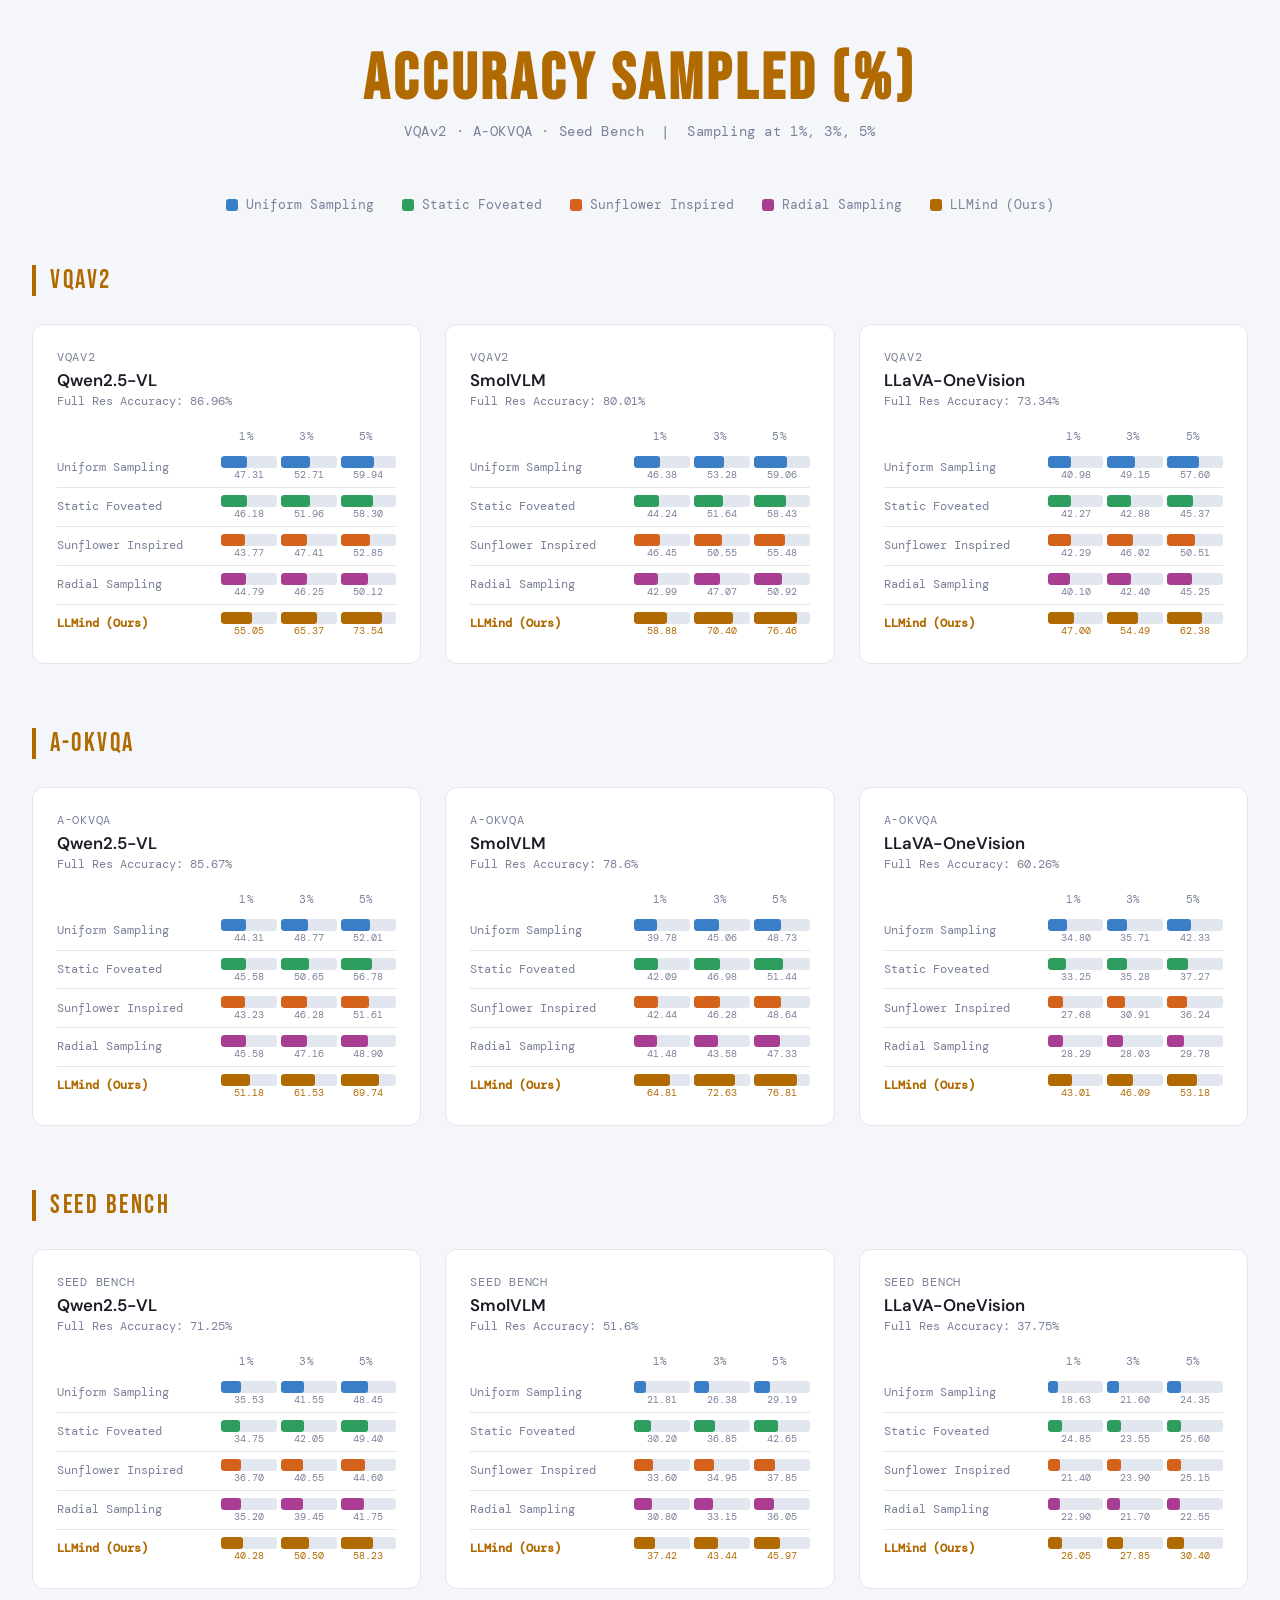
==== accuracy_charts.html @ acfd4b91 "Added more details Added other sections and alaysis" ====
<!DOCTYPE html>
<html lang="en">
<head>
<meta charset="UTF-8">
<meta name="viewport" content="width=device-width, initial-scale=1.0">
<title>Accuracy Sampled — VQAv2 · A-OKVQA · Seed Bench</title>
<link href="https://fonts.googleapis.com/css2?family=Bebas+Neue&family=DM+Mono:wght@400;500&family=DM+Sans:wght@300;400;600&display=swap" rel="stylesheet">
<style>
  :root {
    --bg: #f4f6fa;
    --surface: #ffffff;
    --border: #e2e6ef;
    --text: #1a1d27;
    --muted: #7a8099;
    --accent: #b06a00;

    --c1: #3a7ec8;   /* Uniform Sampling */
    --c2: #2e9e5e;   /* Static Foveated */
    --c3: #d4621a;   /* Sunflower Inspired */
    --c4: #a83d91;   /* Radial Sampling */
    --c5: #b06a00;   /* LLMind (Ours) */
  }

  *, *::before, *::after { box-sizing: border-box; margin: 0; padding: 0; }

  body {
    background: var(--bg);
    color: var(--text);
    font-family: 'DM Sans', sans-serif;
    padding: 48px 32px;
    min-height: 100vh;
  }

  header {
    text-align: center;
    margin-bottom: 56px;
  }

  header h1 {
    font-family: 'Bebas Neue', sans-serif;
    font-size: clamp(2.4rem, 5vw, 4rem);
    letter-spacing: 0.06em;
    color: var(--accent);
    line-height: 1;
  }

  header p {
    margin-top: 10px;
    color: var(--muted);
    font-size: 0.9rem;
    font-family: 'DM Mono', monospace;
    letter-spacing: 0.04em;
  }

  /* Legend */
  .legend {
    display: flex;
    flex-wrap: wrap;
    gap: 16px 28px;
    justify-content: center;
    margin-bottom: 52px;
  }
  .legend-item {
    display: flex;
    align-items: center;
    gap: 8px;
    font-size: 0.8rem;
    font-family: 'DM Mono', monospace;
    color: var(--muted);
  }
  .legend-dot {
    width: 12px; height: 12px;
    border-radius: 3px;
    flex-shrink: 0;
  }

  /* Dataset sections */
  .dataset-section {
    margin-bottom: 64px;
  }
  .dataset-label {
    font-family: 'Bebas Neue', sans-serif;
    font-size: 1.6rem;
    letter-spacing: 0.1em;
    color: var(--accent);
    border-left: 4px solid var(--accent);
    padding-left: 14px;
    margin-bottom: 28px;
  }

  /* Grid of charts per dataset */
  .charts-grid {
    display: grid;
    grid-template-columns: repeat(auto-fit, minmax(340px, 1fr));
    gap: 24px;
  }

  /* Single chart card */
  .chart-card {
    background: var(--surface);
    border: 1px solid var(--border);
    border-radius: 12px;
    padding: 24px 24px 20px;
    animation: fadeUp 0.5s ease both;
  }

  @keyframes fadeUp {
    from { opacity: 0; transform: translateY(16px); }
    to   { opacity: 1; transform: translateY(0); }
  }

  .chart-title {
    font-size: 0.78rem;
    font-family: 'DM Mono', monospace;
    color: var(--muted);
    letter-spacing: 0.06em;
    text-transform: uppercase;
    margin-bottom: 4px;
  }
  .chart-model {
    font-size: 1.05rem;
    font-weight: 600;
    color: var(--text);
    margin-bottom: 2px;
  }
  .chart-fullres {
    font-size: 0.75rem;
    color: var(--muted);
    font-family: 'DM Mono', monospace;
    margin-bottom: 20px;
  }

  /* Bar chart */
  .bar-chart {
    display: flex;
    flex-direction: column;
    gap: 0;
  }

  /* Group = one sampling method (5 bars for 1%,3%,5% but we have 3 cols × 5 methods) */
  /* We do: rows = methods, columns = 1%, 3%, 5% */

  .col-headers {
    display: grid;
    grid-template-columns: 160px repeat(3, 1fr);
    margin-bottom: 6px;
  }
  .col-header {
    font-size: 0.7rem;
    font-family: 'DM Mono', monospace;
    color: var(--muted);
    text-align: center;
    letter-spacing: 0.04em;
  }

  .bar-row {
    display: grid;
    grid-template-columns: 160px repeat(3, 1fr);
    align-items: center;
    gap: 4px;
    padding: 4px 0;
    border-bottom: 1px solid var(--border);
  }
  .bar-row:last-child { border-bottom: none; }

  .bar-row.ours .method-name { color: var(--accent); font-weight: 600; }

  .method-name {
    font-size: 0.72rem;
    font-family: 'DM Mono', monospace;
    color: var(--muted);
    padding-right: 8px;
    line-height: 1.2;
  }

  .bar-cell {
    display: flex;
    flex-direction: column;
    align-items: center;
    gap: 2px;
    padding: 3px 0;
  }

  .bar-fill {
    height: 12px;
    border-radius: 3px;
    min-width: 2px;
    width: 100%;
  }

  .bar-value {
    font-size: 0.62rem;
    font-family: 'DM Mono', monospace;
    color: var(--muted);
    white-space: nowrap;
    text-align: center;
    line-height: 1;
  }
  .bar-row.ours .bar-value { color: var(--accent); }
</style>
</head>
<body>

<header>
  <h1>Accuracy Sampled (%)</h1>
  <p>VQAv2 · A-OKVQA · Seed Bench &nbsp;|&nbsp; Sampling at 1%, 3%, 5%</p>
</header>

<div class="legend">
  <div class="legend-item"><div class="legend-dot" style="background:var(--c1)"></div>Uniform Sampling</div>
  <div class="legend-item"><div class="legend-dot" style="background:var(--c2)"></div>Static Foveated</div>
  <div class="legend-item"><div class="legend-dot" style="background:var(--c3)"></div>Sunflower Inspired</div>
  <div class="legend-item"><div class="legend-dot" style="background:var(--c4)"></div>Radial Sampling</div>
  <div class="legend-item"><div class="legend-dot" style="background:var(--c5)"></div>LLMind (Ours)</div>
</div>

<div id="root"></div>

<script>
// ── DATA ────────────────────────────────────────────────────────────────────
// Structure: datasets[dataset][model] = { fullRes, methods: [[1%,3%,5%], ...] }
// Methods order: Uniform, StaticFoveated, Sunflower, Radial, LLMind

const data = {
  "VQAv2": {
    "Qwen2.5-VL": {
      fullRes: 86.96,
      methods: [
        [47.31, 52.71, 59.94],
        [46.18, 51.96, 58.30],
        [43.77, 47.41, 52.85],
        [44.79, 46.25, 50.12],
        [55.05, 65.37, 73.54],
      ]
    },
    "SmolVLM": {
      fullRes: 80.01,
      methods: [
        [46.38, 53.28, 59.06],
        [44.24, 51.64, 58.43],
        [46.45, 50.55, 55.48],
        [42.99, 47.07, 50.92],
        [58.88, 70.40, 76.46],
      ]
    },
    "LLaVA-OneVision": {
      fullRes: 73.34,
      methods: [
        [40.98, 49.15, 57.60],
        [42.27, 42.88, 45.37],
        [42.29, 46.02, 50.51],
        [40.10, 42.40, 45.25],
        [47.00, 54.49, 62.38],
      ]
    },
  },
  "A-OKVQA": {
    "Qwen2.5-VL": {
      fullRes: 85.67,
      methods: [
        [44.31, 48.77, 52.01],
        [45.58, 50.65, 56.78],
        [43.23, 46.28, 51.61],
        [45.58, 47.16, 48.90],
        [51.18, 61.53, 69.74],
      ]
    },
    "SmolVLM": {
      fullRes: 78.60,
      methods: [
        [39.78, 45.06, 48.73],
        [42.09, 46.98, 51.44],
        [42.44, 46.28, 48.64],
        [41.48, 43.58, 47.33],
        [64.81, 72.63, 76.81],
      ]
    },
    "LLaVA-OneVision": {
      fullRes: 60.26,
      methods: [
        [34.80, 35.71, 42.33],
        [33.25, 35.28, 37.27],
        [27.68, 30.91, 36.24],
        [28.29, 28.03, 29.78],
        [43.01, 46.09, 53.18],
      ]
    },
  },
  "Seed Bench": {
    "Qwen2.5-VL": {
      fullRes: 71.25,
      methods: [
        [35.53, 41.55, 48.45],
        [34.75, 42.05, 49.4],
        [36.70, 40.55, 44.6],
        [35.20, 39.45, 41.75],
        [40.28, 50.50, 58.23],
      ]
    },
    "SmolVLM": {
      fullRes: 51.6,
      methods: [
        [21.81, 26.38, 29.19],
        [30.20, 36.85, 42.65],
        [33.60, 34.95, 37.85],
        [30.80, 33.15, 36.05],
        [37.42, 43.44, 45.97],
      ]
    },
    "LLaVA-OneVision": {
      fullRes: 37.75,
      methods: [
        [18.63, 21.60, 24.35],
        [24.85, 23.55, 25.60],
        [21.40, 23.90, 25.15],
        [22.90, 21.70, 22.55],
        [26.05, 27.85, 30.40],
      ]
    },
  }
};

const methodNames = [
  "Uniform Sampling",
  "Static Foveated",
  "Sunflower Inspired",
  "Radial Sampling",
  "LLMind (Ours)",
];

const colors = ["var(--c1)", "var(--c2)", "var(--c3)", "var(--c4)", "var(--c5)"];

// ── RENDER ──────────────────────────────────────────────────────────────────
function buildChart(dataset, model, info) {
  // find global max for this chart for scaling
  const maxVal = 100;

  let rowsHTML = info.methods.map((vals, mi) => {
    const isOurs = mi === 4;
    const cells = vals.map(v => {
      const pct = (v / maxVal * 100).toFixed(1);
      return `
        <div class="bar-cell">
          <div style="width:100%;background:var(--border);border-radius:3px;height:12px;overflow:hidden;">
            <div class="bar-fill" style="width:${pct}%;background:${colors[mi]}"></div>
          </div>
          <div class="bar-value">${v.toFixed(2)}</div>
        </div>`;
    }).join('');
    return `
      <div class="bar-row${isOurs ? ' ours' : ''}">
        <div class="method-name">${methodNames[mi]}</div>
        ${cells}
      </div>`;
  }).join('');

  return `
    <div class="chart-card">
      <div class="chart-title">${dataset}</div>
      <div class="chart-model">${model}</div>
      <div class="chart-fullres">Full Res Accuracy: ${info.fullRes}%</div>
      <div class="bar-chart">
        <div class="col-headers">
          <div></div>
          <div class="col-header">1%</div>
          <div class="col-header">3%</div>
          <div class="col-header">5%</div>
        </div>
        ${rowsHTML}
      </div>
    </div>`;
}

const root = document.getElementById('root');
let delay = 0;

Object.entries(data).forEach(([dataset, models]) => {
  const section = document.createElement('div');
  section.className = 'dataset-section';
  section.innerHTML = `<div class="dataset-label">${dataset}</div><div class="charts-grid" id="grid-${dataset}"></div>`;
  root.appendChild(section);

  const grid = section.querySelector('.charts-grid');
  Object.entries(models).forEach(([model, info]) => {
    const div = document.createElement('div');
    div.innerHTML = buildChart(dataset, model, info);
    const card = div.firstElementChild;
    card.style.animationDelay = `${delay}ms`;
    delay += 80;
    grid.appendChild(card);
  });
});
</script>
</body>
</html>
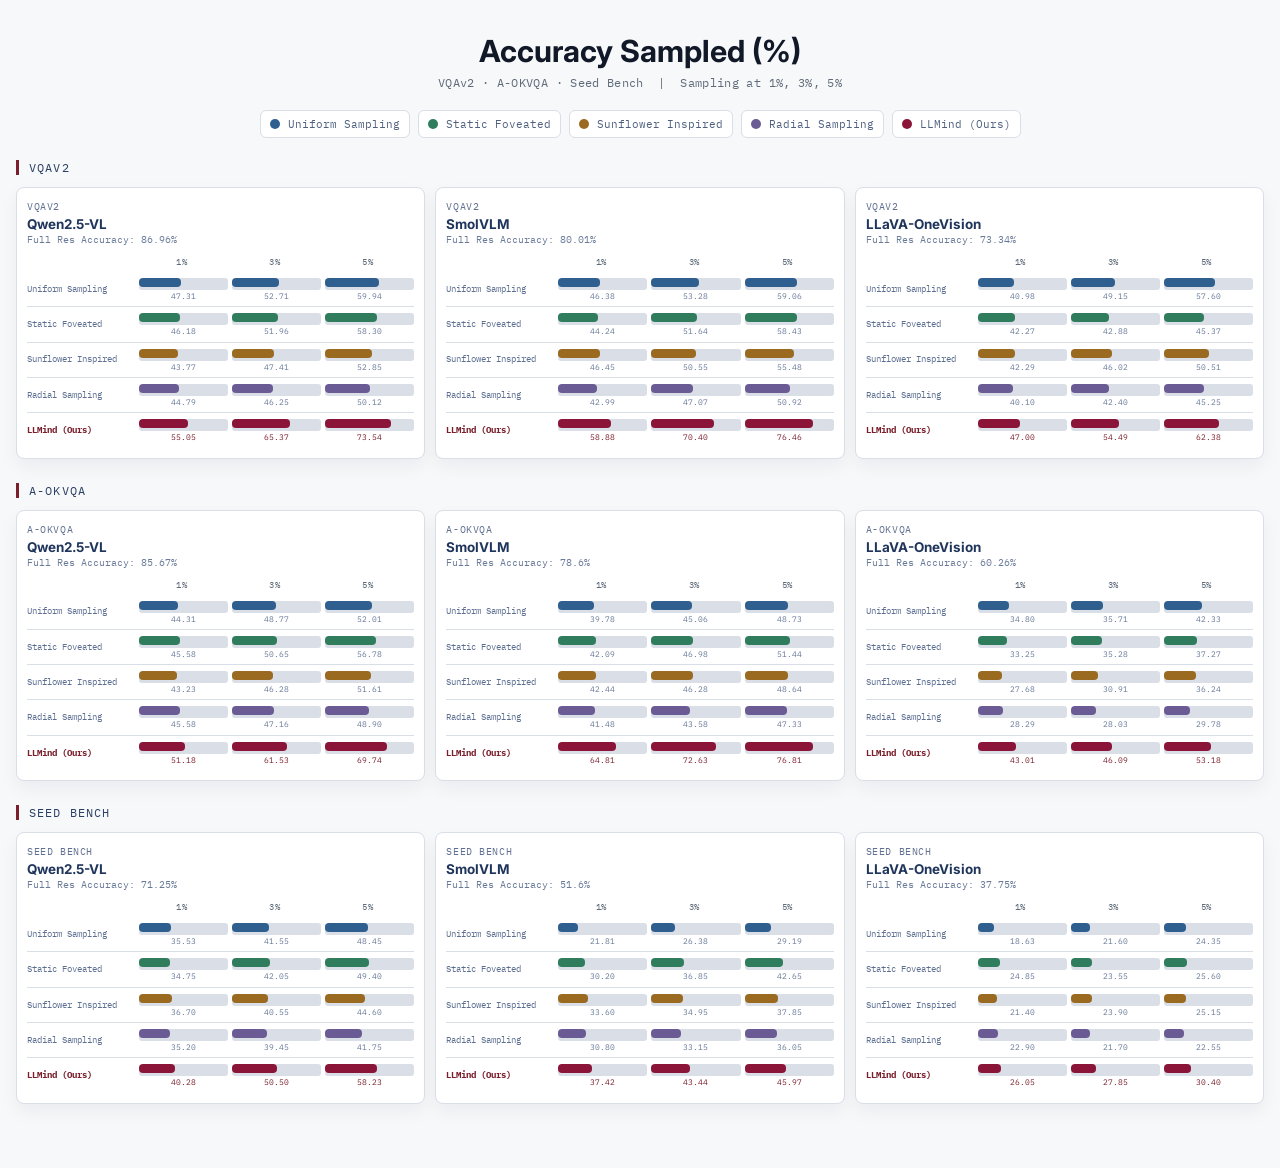
==== commit 4e9fe82f: "Updated the look and feel" ====
--- a/accuracy_charts.html
+++ b/accuracy_charts.html
@@ -4,21 +4,22 @@
 <meta charset="UTF-8">
 <meta name="viewport" content="width=device-width, initial-scale=1.0">
 <title>Accuracy Sampled — VQAv2 · A-OKVQA · Seed Bench</title>
-<link href="https://fonts.googleapis.com/css2?family=Bebas+Neue&family=DM+Mono:wght@400;500&family=DM+Sans:wght@300;400;600&display=swap" rel="stylesheet">
+<link href="https://fonts.googleapis.com/css2?family=IBM+Plex+Mono:wght@400;500;600&family=Inter:wght@400;500;600;700&display=swap" rel="stylesheet">
 <style>
   :root {
-    --bg: #f4f6fa;
+    --bg: #f7f8fa;
     --surface: #ffffff;
-    --border: #e2e6ef;
-    --text: #1a1d27;
-    --muted: #7a8099;
-    --accent: #b06a00;
-
-    --c1: #3a7ec8;   /* Uniform Sampling */
-    --c2: #2e9e5e;   /* Static Foveated */
-    --c3: #d4621a;   /* Sunflower Inspired */
-    --c4: #a83d91;   /* Radial Sampling */
-    --c5: #b06a00;   /* LLMind (Ours) */
+    --border: #d9dee7;
+    --text: #111827;
+    --muted: #5f6b7a;
+    --accent: #7a1f2b;
+    --accent-soft: #9f2f3e;
+
+    --c1: #2f5f8f;
+    --c2: #2f7d5c;
+    --c3: #9a6a20;
+    --c4: #6b5b95;
+    --c5: #8a1538;
   }
 
   *, *::before, *::after { box-sizing: border-box; margin: 0; padding: 0; }
@@ -26,151 +27,151 @@
   body {
     background: var(--bg);
     color: var(--text);
-    font-family: 'DM Sans', sans-serif;
-    padding: 48px 32px;
+    font-family: 'Inter', sans-serif;
+    padding: 34px 16px 40px;
     min-height: 100vh;
   }
 
   header {
     text-align: center;
-    margin-bottom: 56px;
+    margin-bottom: 20px;
   }
 
   header h1 {
-    font-family: 'Bebas Neue', sans-serif;
-    font-size: clamp(2.4rem, 5vw, 4rem);
-    letter-spacing: 0.06em;
-    color: var(--accent);
-    line-height: 1;
+    font-size: clamp(1.35rem, 4vw, 1.9rem);
+    letter-spacing: 0;
+    color: var(--text);
+    line-height: 1.15;
+    font-weight: 700;
   }
 
   header p {
-    margin-top: 10px;
+    margin-top: 6px;
     color: var(--muted);
-    font-size: 0.9rem;
-    font-family: 'DM Mono', monospace;
-    letter-spacing: 0.04em;
-  }
-
-  /* Legend */
+    font-size: 0.72rem;
+    font-family: 'IBM Plex Mono', monospace;
+    letter-spacing: 0.03em;
+  }
+
   .legend {
     display: flex;
     flex-wrap: wrap;
-    gap: 16px 28px;
+    gap: 8px;
     justify-content: center;
-    margin-bottom: 52px;
-  }
+    margin-bottom: 22px;
+  }
+
   .legend-item {
-    display: flex;
+    display: inline-flex;
     align-items: center;
     gap: 8px;
-    font-size: 0.8rem;
-    font-family: 'DM Mono', monospace;
-    color: var(--muted);
-  }
+    font-size: 0.68rem;
+    font-family: 'IBM Plex Mono', monospace;
+    color: #4f607f;
+    border: 1px solid var(--border);
+    border-radius: 6px;
+    padding: 6px 9px;
+    background: #ffffff;
+  }
+
   .legend-dot {
-    width: 12px; height: 12px;
-    border-radius: 3px;
+    width: 10px;
+    height: 10px;
+    border-radius: 50%;
     flex-shrink: 0;
   }
 
-  /* Dataset sections */
   .dataset-section {
-    margin-bottom: 64px;
-  }
+    margin-bottom: 24px;
+  }
+
   .dataset-label {
-    font-family: 'Bebas Neue', sans-serif;
-    font-size: 1.6rem;
+    font-family: 'IBM Plex Mono', monospace;
+    font-size: 0.72rem;
     letter-spacing: 0.1em;
-    color: var(--accent);
-    border-left: 4px solid var(--accent);
-    padding-left: 14px;
-    margin-bottom: 28px;
-  }
-
-  /* Grid of charts per dataset */
+    color: #2a3f63;
+    text-transform: uppercase;
+    border-left: 3px solid var(--accent);
+    padding-left: 10px;
+    margin-bottom: 12px;
+    margin-top: 4px;
+  }
+
   .charts-grid {
     display: grid;
-    grid-template-columns: repeat(auto-fit, minmax(340px, 1fr));
-    gap: 24px;
-  }
-
-  /* Single chart card */
+    grid-template-columns: repeat(3, minmax(0, 1fr));
+    gap: 10px;
+  }
+
   .chart-card {
     background: var(--surface);
     border: 1px solid var(--border);
-    border-radius: 12px;
-    padding: 24px 24px 20px;
-    animation: fadeUp 0.5s ease both;
-  }
-
-  @keyframes fadeUp {
-    from { opacity: 0; transform: translateY(16px); }
-    to   { opacity: 1; transform: translateY(0); }
+    border-radius: 8px;
+    padding: 12px 10px 10px;
+    box-shadow: 0 8px 18px rgba(17, 24, 39, 0.05);
   }
 
   .chart-title {
-    font-size: 0.78rem;
-    font-family: 'DM Mono', monospace;
-    color: var(--muted);
+    font-size: 0.62rem;
+    font-family: 'IBM Plex Mono', monospace;
+    color: #607090;
     letter-spacing: 0.06em;
     text-transform: uppercase;
-    margin-bottom: 4px;
-  }
+    margin-bottom: 3px;
+  }
+
   .chart-model {
-    font-size: 1.05rem;
-    font-weight: 600;
-    color: var(--text);
-    margin-bottom: 2px;
-  }
+    font-size: 0.84rem;
+    font-weight: 700;
+    color: #1f355b;
+    margin-bottom: 1px;
+  }
+
   .chart-fullres {
-    font-size: 0.75rem;
-    color: var(--muted);
-    font-family: 'DM Mono', monospace;
-    margin-bottom: 20px;
-  }
-
-  /* Bar chart */
+    font-size: 0.62rem;
+    color: #6a7b99;
+    font-family: 'IBM Plex Mono', monospace;
+    margin-bottom: 10px;
+  }
+
   .bar-chart {
     display: flex;
     flex-direction: column;
     gap: 0;
   }
 
-  /* Group = one sampling method (5 bars for 1%,3%,5% but we have 3 cols × 5 methods) */
-  /* We do: rows = methods, columns = 1%, 3%, 5% */
-
   .col-headers {
     display: grid;
-    grid-template-columns: 160px repeat(3, 1fr);
-    margin-bottom: 6px;
-  }
+    grid-template-columns: 108px repeat(3, 1fr);
+    margin-bottom: 4px;
+  }
+
   .col-header {
-    font-size: 0.7rem;
-    font-family: 'DM Mono', monospace;
+    font-size: 0.57rem;
+    font-family: 'IBM Plex Mono', monospace;
     color: var(--muted);
     text-align: center;
-    letter-spacing: 0.04em;
+    letter-spacing: 0.03em;
   }
 
   .bar-row {
     display: grid;
-    grid-template-columns: 160px repeat(3, 1fr);
+    grid-template-columns: 108px repeat(3, 1fr);
     align-items: center;
     gap: 4px;
     padding: 4px 0;
     border-bottom: 1px solid var(--border);
   }
+
   .bar-row:last-child { border-bottom: none; }
-
-  .bar-row.ours .method-name { color: var(--accent); font-weight: 600; }
+  .bar-row.ours .method-name { color: var(--accent); font-weight: 700; }
 
   .method-name {
-    font-size: 0.72rem;
-    font-family: 'DM Mono', monospace;
-    color: var(--muted);
-    padding-right: 8px;
-    line-height: 1.2;
+    font-size: 0.57rem;
+    font-family: 'IBM Plex Mono', monospace;
+    color: #5d6f90;
+    padding-right: 6px;
+    line-height: 1.15;
   }
 
   .bar-cell {
@@ -178,25 +179,34 @@
     flex-direction: column;
     align-items: center;
     gap: 2px;
-    padding: 3px 0;
+    padding: 2px 0;
   }
 
   .bar-fill {
-    height: 12px;
-    border-radius: 3px;
+    height: 9px;
+    border-radius: 4px;
     min-width: 2px;
     width: 100%;
   }
 
   .bar-value {
-    font-size: 0.62rem;
-    font-family: 'DM Mono', monospace;
-    color: var(--muted);
+    font-size: 0.52rem;
+    font-family: 'IBM Plex Mono', monospace;
+    color: #677897;
     white-space: nowrap;
     text-align: center;
     line-height: 1;
   }
+
   .bar-row.ours .bar-value { color: var(--accent); }
+
+  @media (max-width: 1120px) {
+    .charts-grid { grid-template-columns: repeat(2, minmax(0, 1fr)); }
+  }
+
+  @media (max-width: 760px) {
+    .charts-grid { grid-template-columns: 1fr; }
+  }
 </style>
 </head>
 <body>
